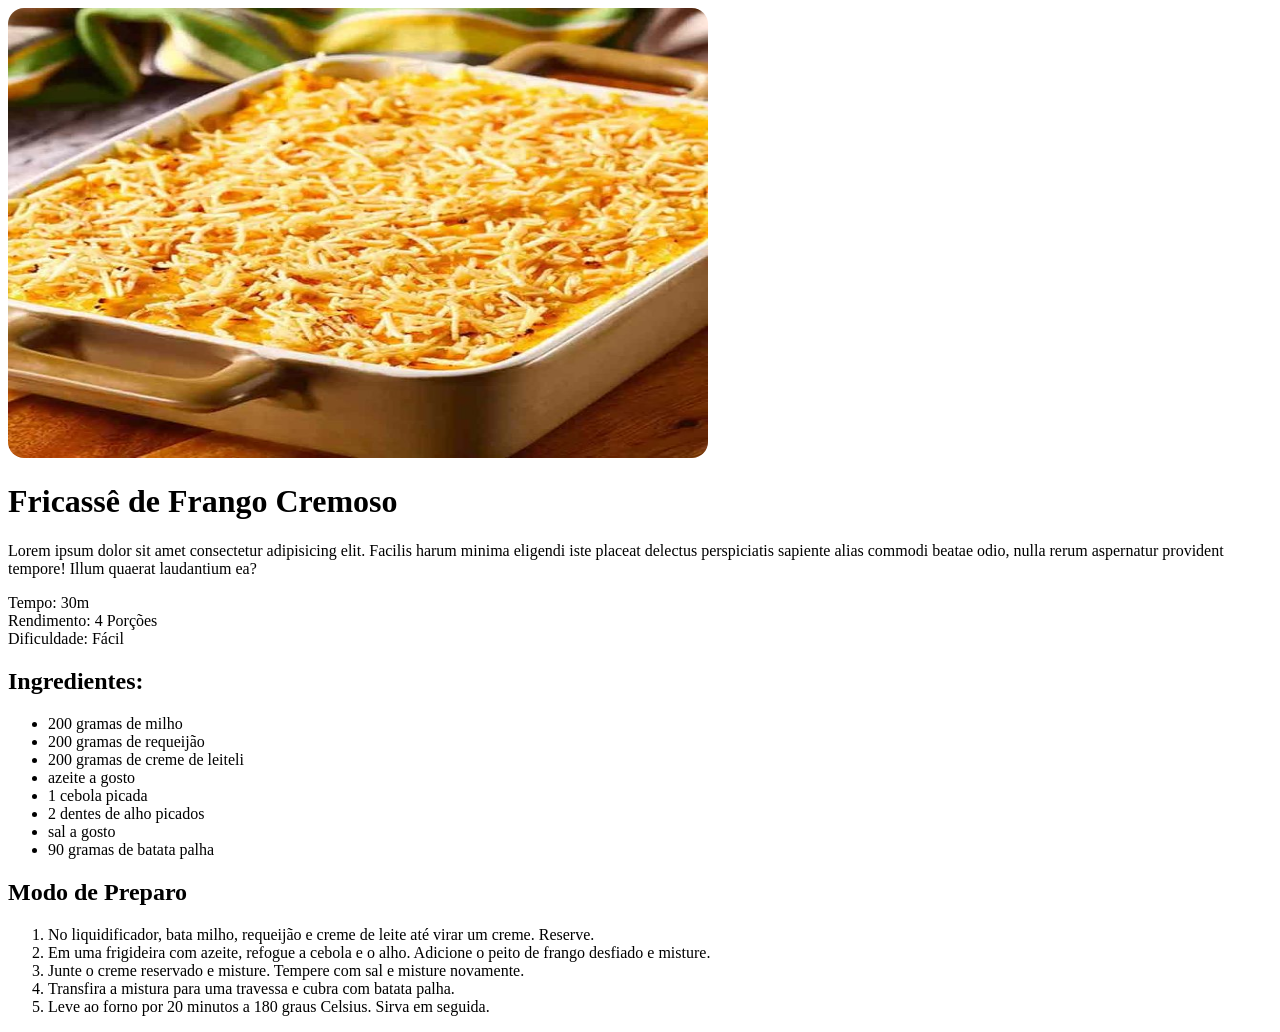
==== Primeiro-Projeto HTML-CSS/index.html @ 0dde2adb "adicionando imagem e estilo no HTML" ====
<!DOCTYPE html>
<html lang="pt-br">
<head>
  <meta charset="UTF-8">
  <meta name="viewport" content="width=device-width, initial-scale=1.0">
  <title>Página de Receita</title>

  <link rel="stylesheet" href="style.css">
</head>
<body>
  <div id="page">
    <img src="assets/download.jpg" alt="Fricassê de Frango Cremoso" height="450px" width="700px">
    <main></main>
    <section id="about"></section>
    <h1>Fricassê de Frango Cremoso</h1>
    <p>
      Lorem ipsum dolor sit amet consectetur adipisicing elit. Facilis harum minima eligendi iste placeat delectus perspiciatis sapiente alias commodi beatae odio, nulla rerum aspernatur provident tempore! Illum quaerat laudantium ea?
    </p>

    <p>
      Tempo: 30m <br>
      Rendimento: 4 Porções <br>
      Dificuldade: Fácil
    </p>
    <section id="ingredients"></section>
    <h2>Ingredientes:</h2>
    <ul>
      <li>200 gramas de milho</li>
      <li>200 gramas de requeijão</li>
      <li>200 gramas de creme de leiteli</li>
      <li>azeite a gosto</li>
      <li>1 cebola picada</li>
      <li>2 dentes de alho picados</li>
      <li>sal a gosto</li>
      <li>90 gramas de batata palha</li>
    </ul>
    <section id="preparation"></section>
    <h2>Modo de Preparo</h2>
    <ol>
    <li>No liquidificador, bata milho, requeijão e creme de leite até virar um creme. Reserve.</li>
    <li>Em uma frigideira com azeite, refogue a cebola e o alho. Adicione o peito de frango desfiado e misture.</li>
    <li>Junte o creme reservado e misture. Tempere com sal e misture novamente.</li>
    <li>Transfira a mistura para uma travessa e cubra com batata palha.</li>
    <li>Leve ao forno por 20 minutos a 180 graus Celsius. Sirva em seguida.</li>
  </ol>
  </div>
</body>
</html>
---- Primeiro-Projeto HTML-CSS/style.css ----
img {
  border-radius: 16px;
}
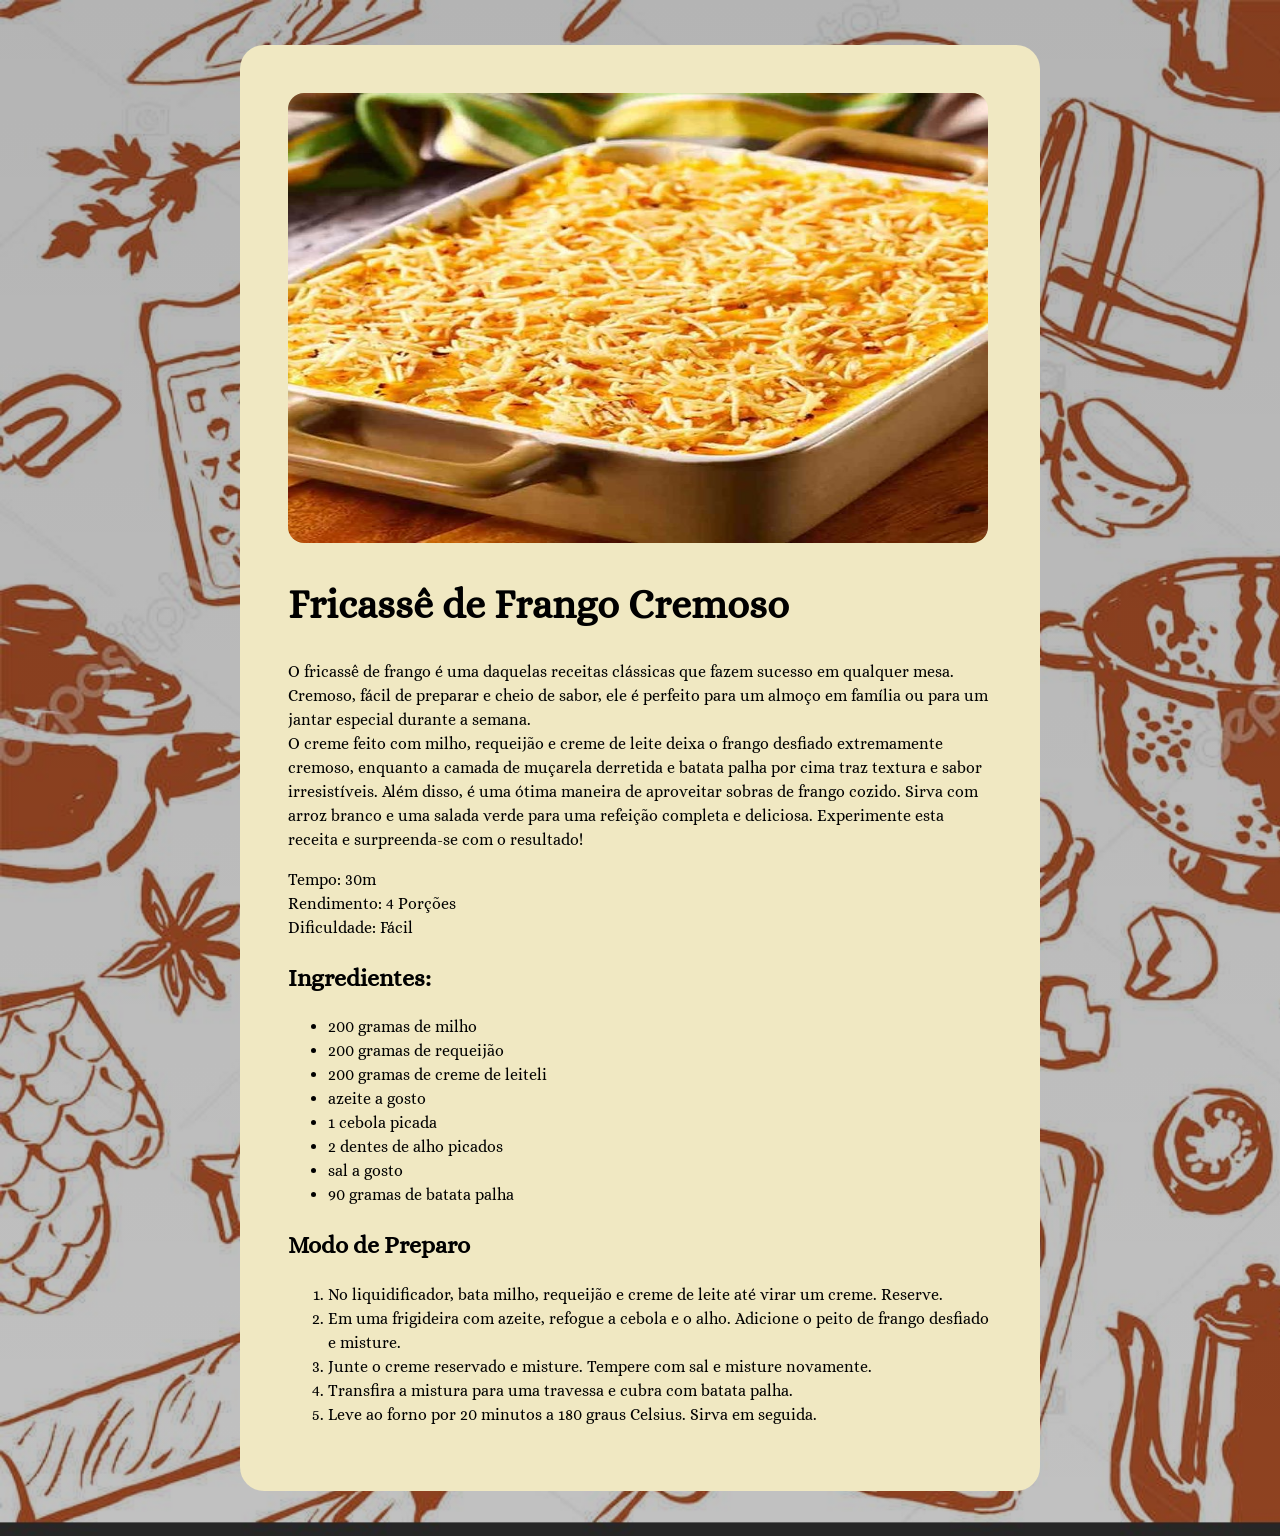
==== commit d21c27a6: "trabalhando as fontes" ====
--- a/Primeiro-Projeto HTML-CSS/index.html
+++ b/Primeiro-Projeto HTML-CSS/index.html
@@ -6,6 +6,10 @@
   <title>Página de Receita</title>
 
   <link rel="stylesheet" href="style.css">
+  <link rel="preconnect" href="https://fonts.googleapis.com">
+  <link rel="preconnect" href="https://fonts.gstatic.com" crossorigin>
+  <link href="https://fonts.googleapis.com/css2?family=Alice&display=swap" rel="stylesheet">
+  
 </head>
 <body>
   <div id="page">
@@ -14,7 +18,9 @@
     <section id="about"></section>
     <h1>Fricassê de Frango Cremoso</h1>
     <p>
-      Lorem ipsum dolor sit amet consectetur adipisicing elit. Facilis harum minima eligendi iste placeat delectus perspiciatis sapiente alias commodi beatae odio, nulla rerum aspernatur provident tempore! Illum quaerat laudantium ea?
+      O fricassê de frango é uma daquelas receitas clássicas que fazem sucesso em qualquer mesa. Cremoso, fácil de preparar e cheio de sabor, ele é perfeito para um almoço em família ou para um jantar especial durante a semana.
+      <br>
+      O creme feito com milho, requeijão e creme de leite deixa o frango desfiado extremamente cremoso, enquanto a camada de muçarela derretida e batata palha por cima traz textura e sabor irresistíveis. Além disso, é uma ótima maneira de aproveitar sobras de frango cozido. Sirva com arroz branco e uma salada verde para uma refeição completa e deliciosa. Experimente esta receita e surpreenda-se com o resultado!
     </p>
 
     <p>
--- a/Primeiro-Projeto HTML-CSS/style.css
+++ b/Primeiro-Projeto HTML-CSS/style.css
@@ -1,3 +1,32 @@
+:root {
+  font-family: 'Alice', serif;
+  line-height: 1.5;
+  font size: 20px;}
+
+body {
+  background-image: url(assets/fundo.jpg);
+  background-image: linear-gradient(rgba(0, 0, 0, 0.296), rgba(0, 0, 0, 0.242)), url(assets/fundo.jpg);
+  background-size: cover;
+}
+
+#page {
+box-sizing: border-box;
+width: 800px;
+padding: 48px;
+background-color: #f0e8c2;
+border-radius: 24px;
+margin: 45px auto;
+align-items: center;
+}
+
 img {
   border-radius: 16px;
-}+}
+
+h1 {
+line-height: 140%;
+font-size: 40px;
+}
+
+h2 {
+font-size: 24px;
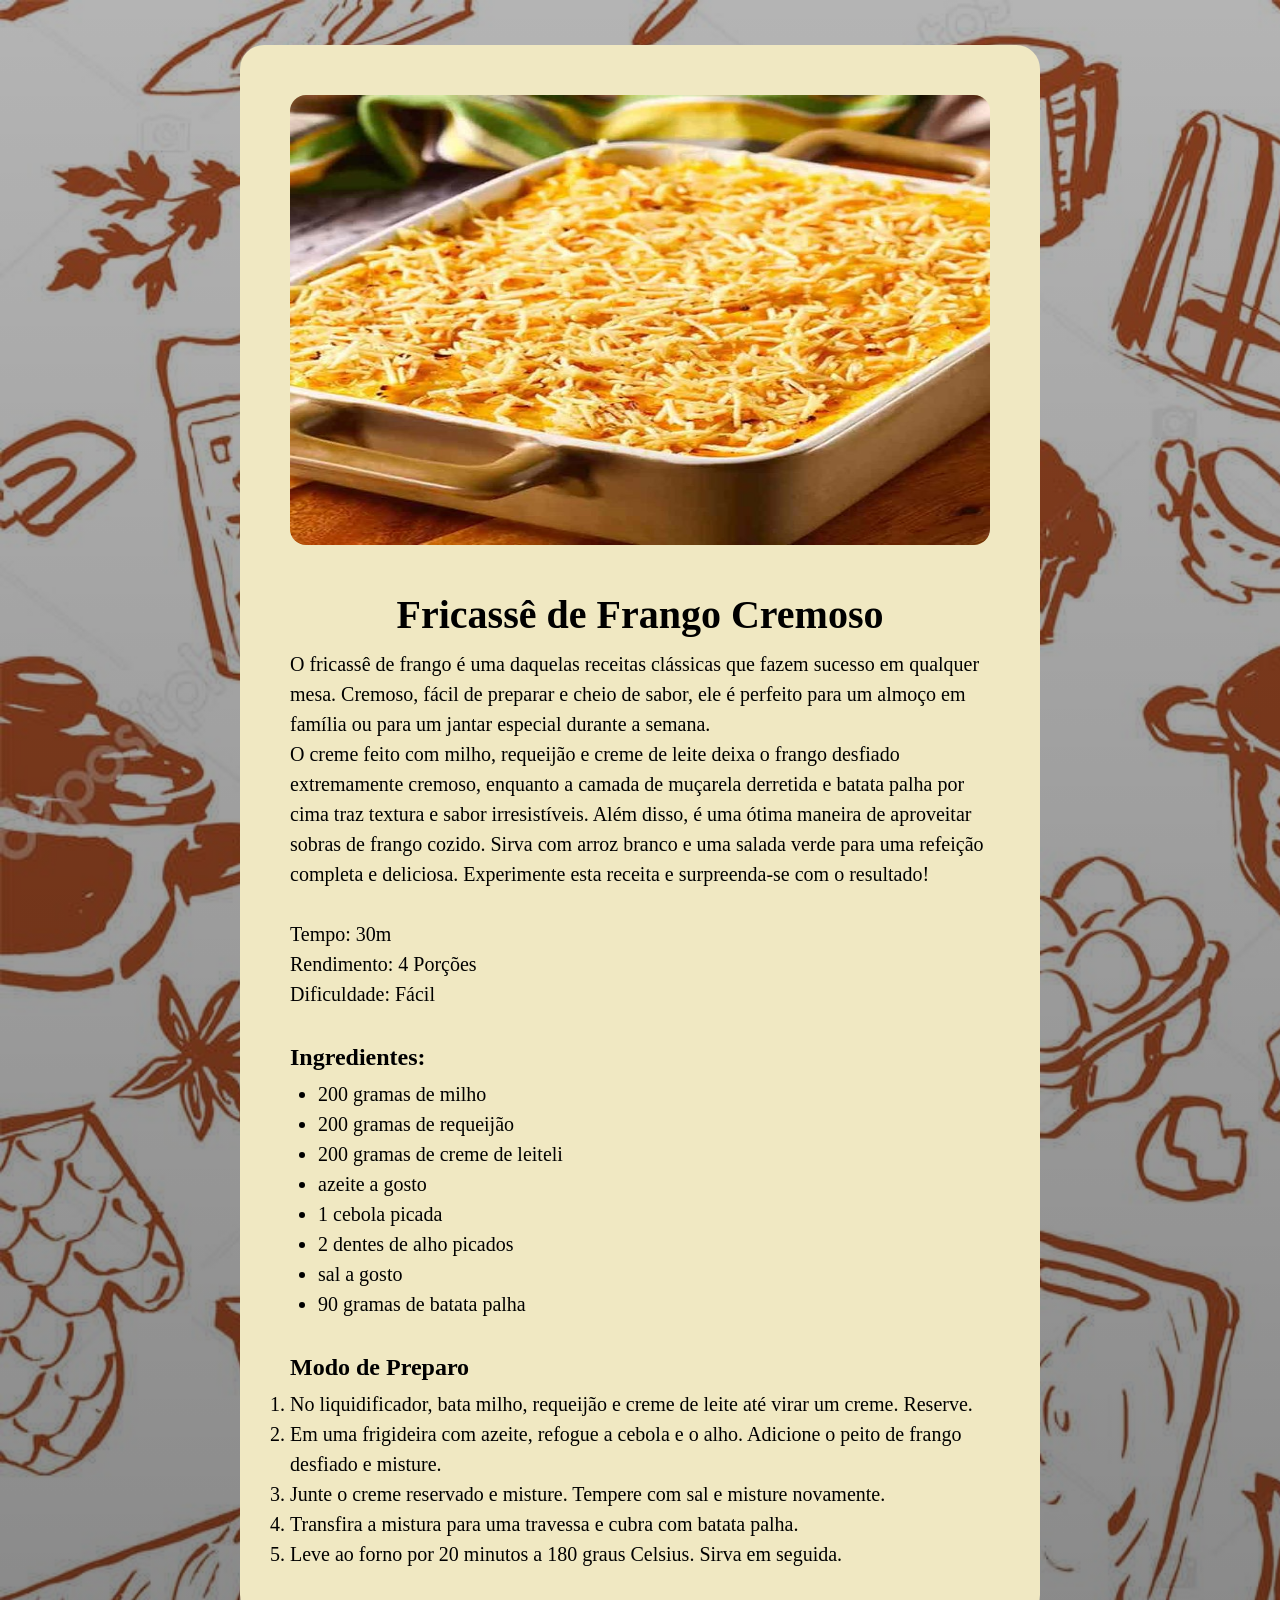
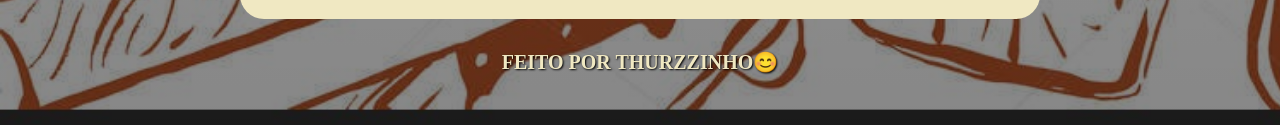
==== commit 3d5888bd: "Adicionando footer" ====
--- a/Primeiro-Projeto HTML-CSS/index.html
+++ b/Primeiro-Projeto HTML-CSS/index.html
@@ -1,15 +1,14 @@
 <!DOCTYPE html>
 <html lang="pt-br">
 <head>
+  <link rel="preconnect" href="https://fonts.googleapis.com">
+  <link rel="preconnect" href="https://fonts.gstatic.com" crossorigin>
   <meta charset="UTF-8">
   <meta name="viewport" content="width=device-width, initial-scale=1.0">
   <title>Página de Receita</title>
+  <link rel="stylesheet" href="style.css"
+  <link href="https://fonts.googleapis.com/css2?family=Alice&display=swap" rel="stylesheet">
 
-  <link rel="stylesheet" href="style.css">
-  <link rel="preconnect" href="https://fonts.googleapis.com">
-  <link rel="preconnect" href="https://fonts.gstatic.com" crossorigin>
-  <link href="https://fonts.googleapis.com/css2?family=Alice&display=swap" rel="stylesheet">
-  
 </head>
 <body>
   <div id="page">
@@ -22,12 +21,13 @@
       <br>
       O creme feito com milho, requeijão e creme de leite deixa o frango desfiado extremamente cremoso, enquanto a camada de muçarela derretida e batata palha por cima traz textura e sabor irresistíveis. Além disso, é uma ótima maneira de aproveitar sobras de frango cozido. Sirva com arroz branco e uma salada verde para uma refeição completa e deliciosa. Experimente esta receita e surpreenda-se com o resultado!
     </p>
-
+    <br>
     <p>
       Tempo: 30m <br>
       Rendimento: 4 Porções <br>
       Dificuldade: Fácil
     </p>
+    <br>
     <section id="ingredients"></section>
     <h2>Ingredientes:</h2>
     <ul>
@@ -40,6 +40,7 @@
       <li>sal a gosto</li>
       <li>90 gramas de batata palha</li>
     </ul>
+    <br>
     <section id="preparation"></section>
     <h2>Modo de Preparo</h2>
     <ol>
@@ -50,5 +51,6 @@
     <li>Leve ao forno por 20 minutos a 180 graus Celsius. Sirva em seguida.</li>
   </ol>
   </div>
+<footer class="rodape">Feito por thurzzinho😊</footer>
 </body>
 </html>
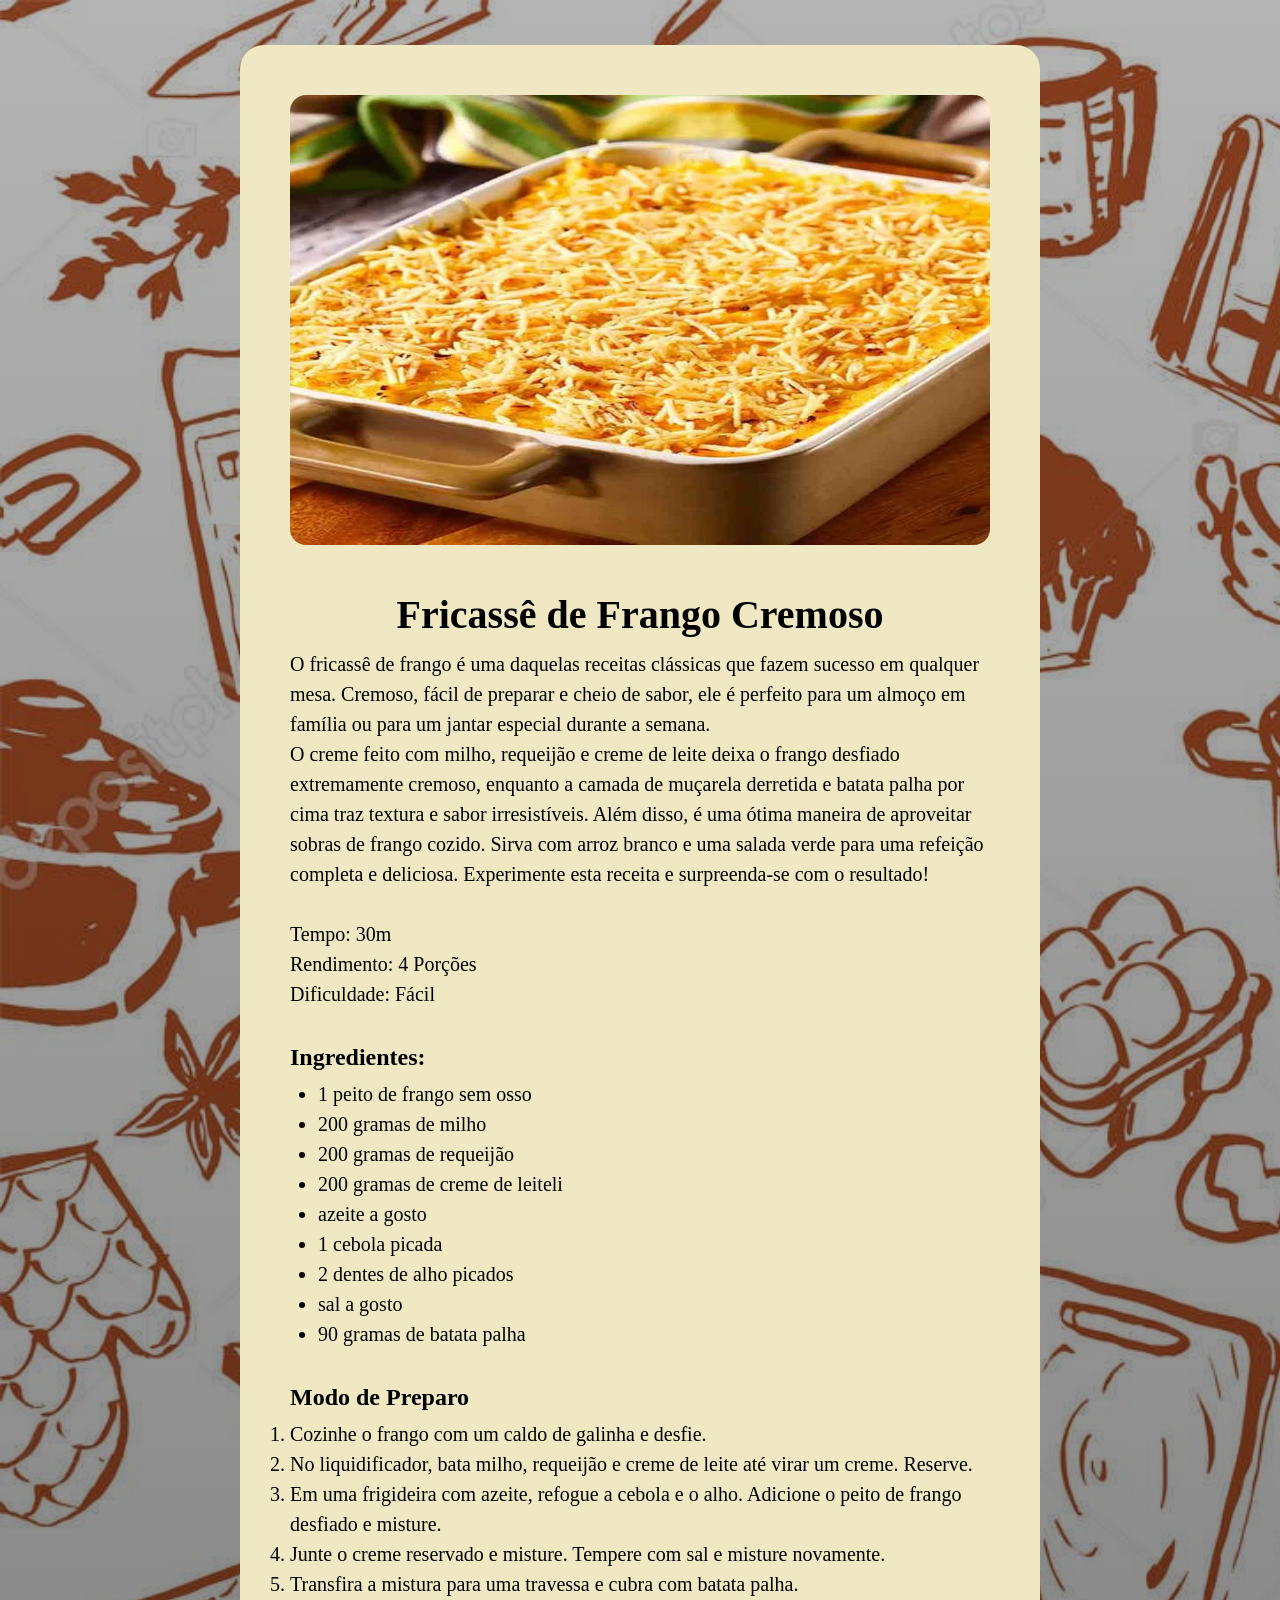
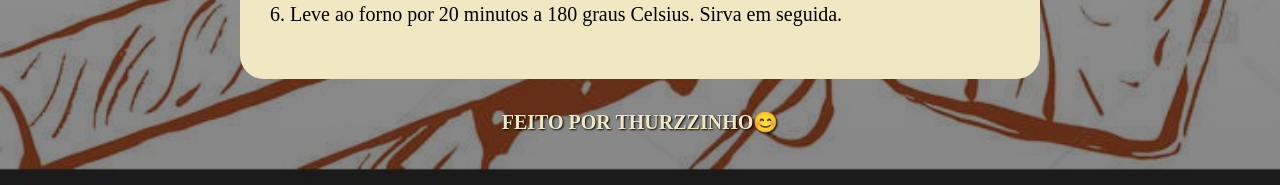
==== commit 5ebb4c1f: "Update index.html" ====
--- a/Primeiro-Projeto HTML-CSS/index.html
+++ b/Primeiro-Projeto HTML-CSS/index.html
@@ -31,6 +31,7 @@
     <section id="ingredients"></section>
     <h2>Ingredientes:</h2>
     <ul>
+      <li>1 peito de frango sem osso</li>
       <li>200 gramas de milho</li>
       <li>200 gramas de requeijão</li>
       <li>200 gramas de creme de leiteli</li>
@@ -44,6 +45,7 @@
     <section id="preparation"></section>
     <h2>Modo de Preparo</h2>
     <ol>
+    <li>Cozinhe o frango com um caldo de galinha e desfie.</li>
     <li>No liquidificador, bata milho, requeijão e creme de leite até virar um creme. Reserve.</li>
     <li>Em uma frigideira com azeite, refogue a cebola e o alho. Adicione o peito de frango desfiado e misture.</li>
     <li>Junte o creme reservado e misture. Tempere com sal e misture novamente.</li>
@@ -53,4 +55,4 @@
   </div>
 <footer class="rodape">Feito por thurzzinho😊</footer>
 </body>
-</html>+</html>
